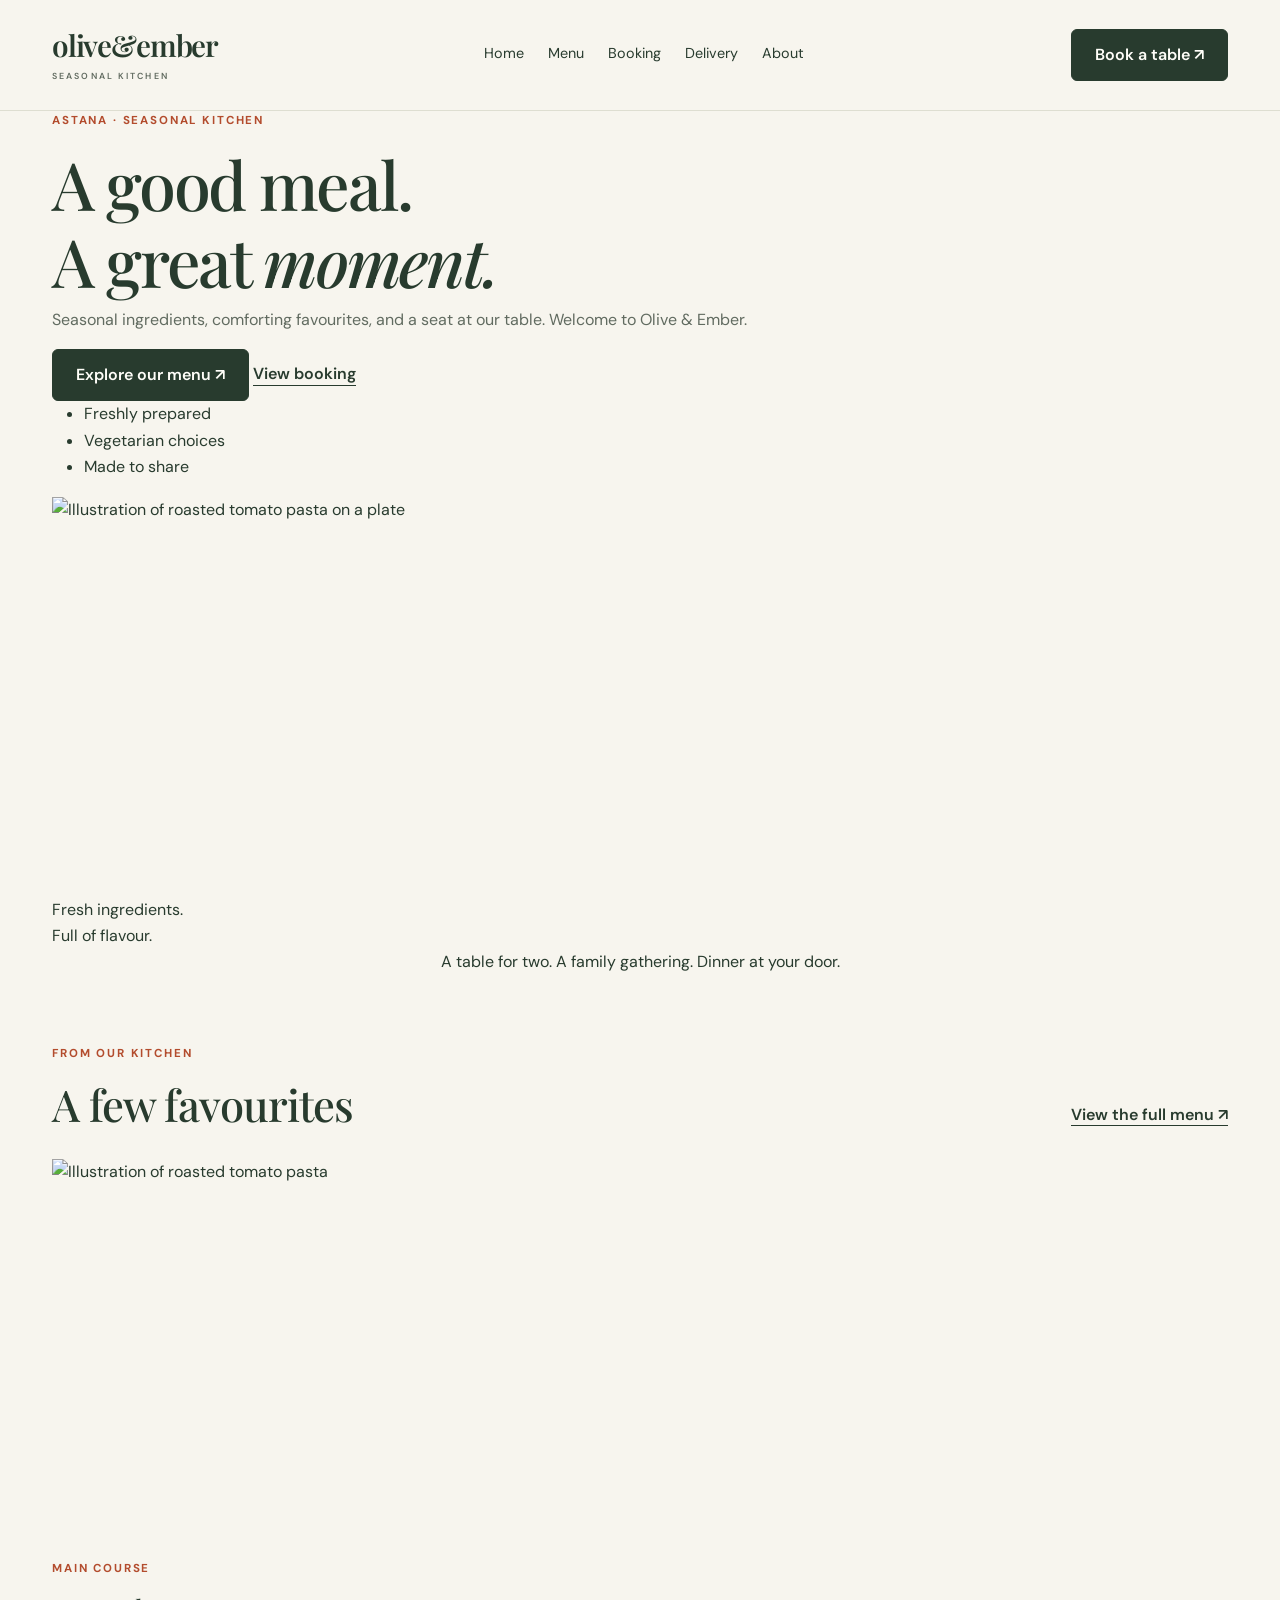
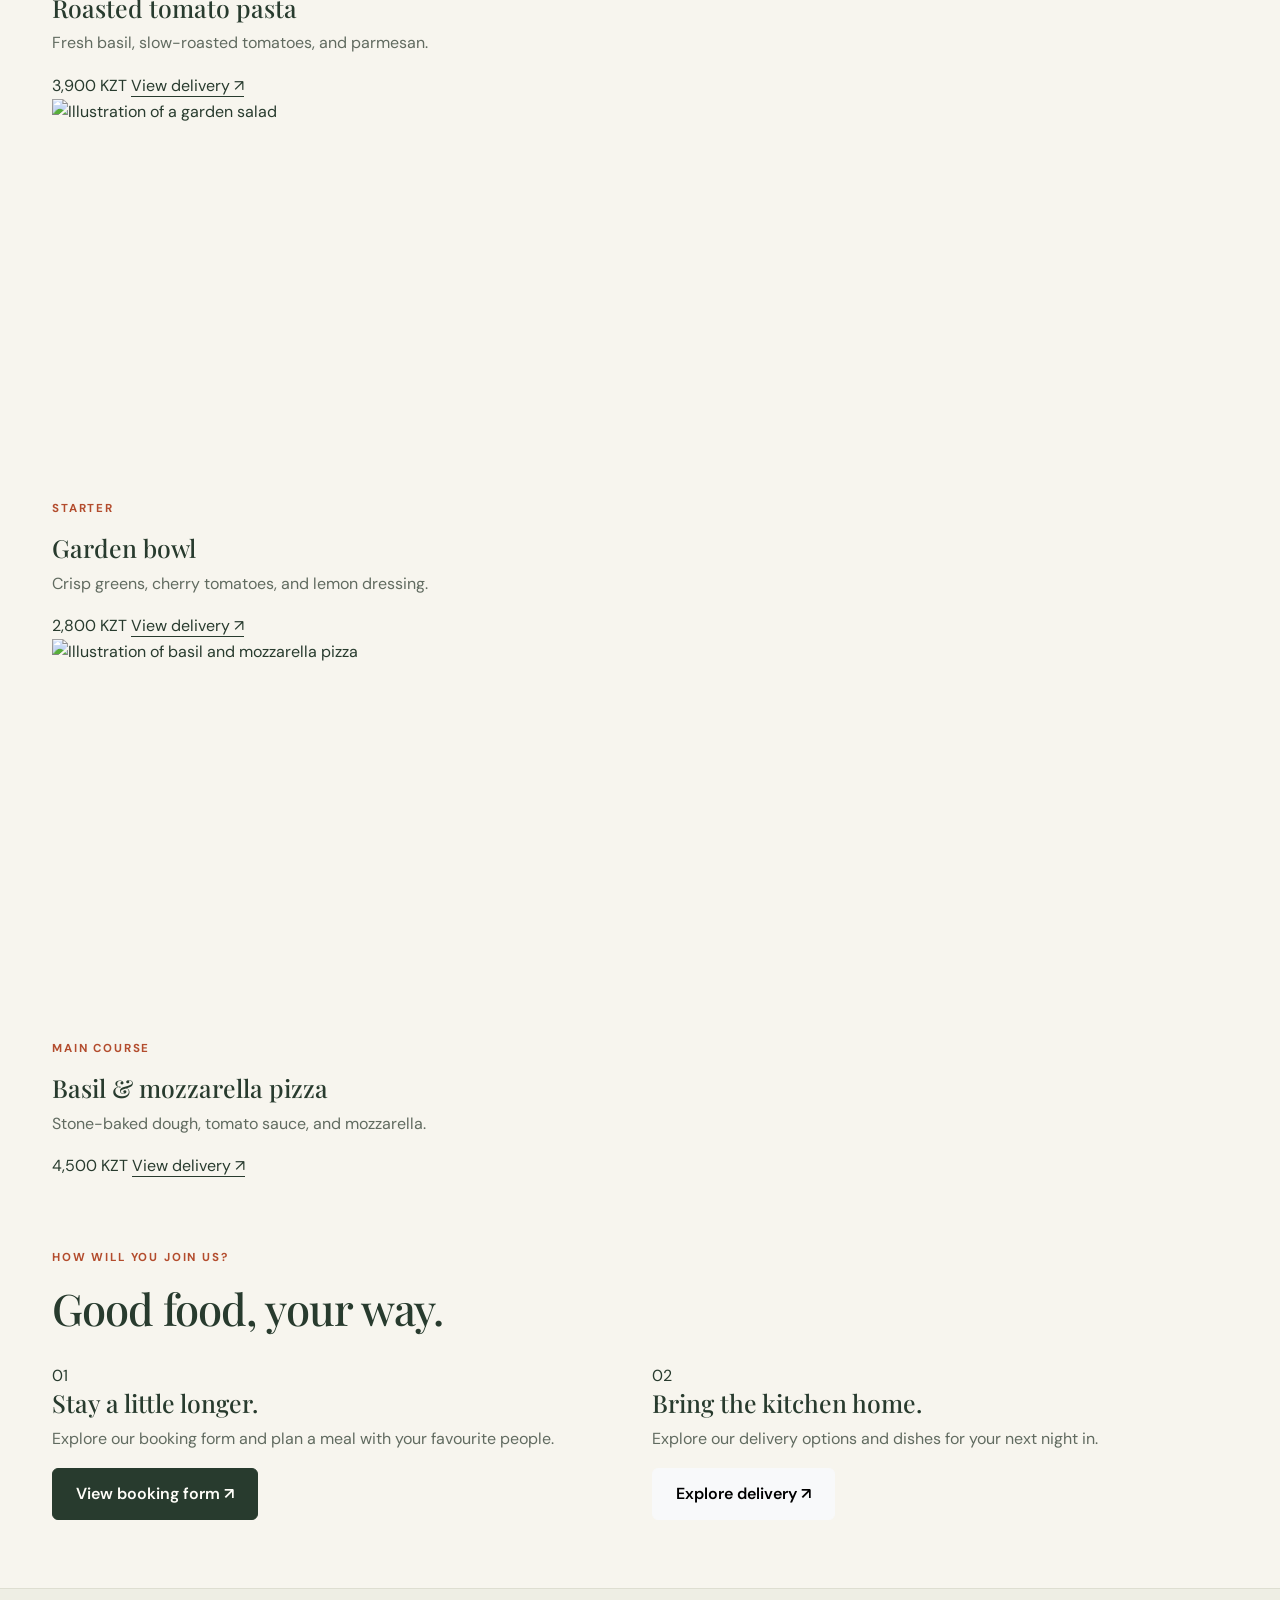
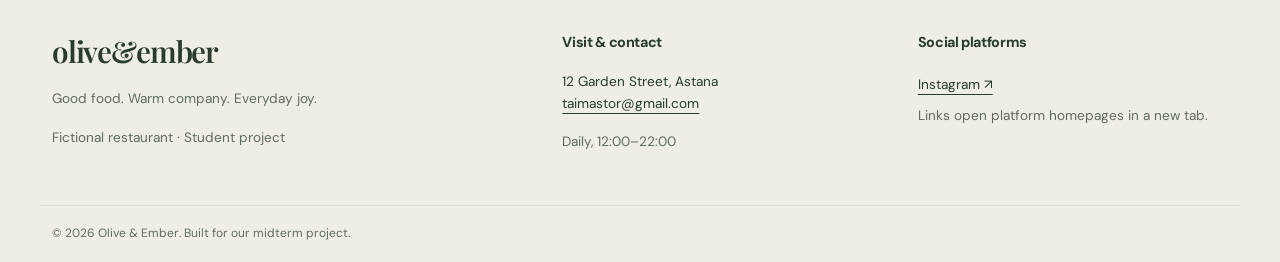
==== index.html @ 3f3ecc5c "Home page created. css: root colors, header fonts, body, footer, buttons and links style rules sette" ====
<!DOCTYPE html>
<html lang="en">
<head>
    <meta charset="UTF-8">
    <meta name="viewport" content="width=device-width, initial-scale=1.0">
    <link href="https://cdn.jsdelivr.net/npm/bootstrap@5.3.3/dist/css/bootstrap.min.css" rel="stylesheet">
    <title>Home | Olive &amp; Ember</title>
    <link rel="preconnect" href="https://fonts.googleapis.com">
    <link rel="preconnect" href="https://fonts.gstatic.com" crossorigin>
    <link href="https://fonts.googleapis.com/css2?family=DM+Sans:wght@400;500;600;700&family=Playfair+Display:wght@500;600;700&display=swap" rel="stylesheet">
    <link rel="stylesheet" href="css/style.css">
</head>

<body>
    <a class="skip-link" href="#main-content">Skip to content</a>

    <header class="site-header">
        <div class="container header-inner">
            <a class="brand" href="index.html">
                olive&amp;ember
                <span class="brand-caption">SEASONAL KITCHEN</span>
            </a>

            <nav class="site-nav">
                <a href="index.html">Home</a>
                <a href="menu.html">Menu</a>
                <a href="booking.html">Booking</a>
                <a href="delivery.html">Delivery</a>
                <a href="about.html">About</a>
            </nav>

            <a class="btn btn-brand header-book" href="booking.html">
                Book a table ↗ </a>
        </div>
    </header>

    <main id="main-content">
        <section class="hero container">
            <div class="hero-copy">
                <p class="eyebrow">ASTANA · SEASONAL KITCHEN</p>

                <h1>
                    A good meal.<br>
                    A great <em>moment.</em>
                </h1>

                <p>
                    Seasonal ingredients, comforting favourites, and a seat
                    at our table. Welcome to Olive &amp; Ember.
                </p>

                <div class="hero-actions">
                    <a class="btn btn-brand" href="menu.html">
                        Explore our menu ↗
                    </a>

                    <a class="text-link" href="booking.html">
                        View booking
                    </a>
                </div>

                <ul class="hero-details">
                    <li>Freshly prepared</li>
                    <li>Vegetarian choices</li>
                    <li>Made to share</li>
                </ul>
            </div>

            <div class="hero-art">
                <img
                    src="images/"
                    alt="Illustration of roasted tomato pasta on a plate"
                    width="480"
                    height="400"
                >

                <span class="hero-note">
                    Fresh ingredients.<br>
                    Full of flavour.
                </span>
            </div>
        </section>

        <div class="occasion-strip text-center">
            <div class="container">
                A table for two. A family gathering. Dinner at your door.
            </div>
        </div>

        <section class="container section-space">
            <div class="section-heading">
                <div>
                    <p class="eyebrow">FROM OUR KITCHEN</p>
                    <h2 id="favourites-title">A few favourites</h2>
                </div>

                <a class="text-link" href="menu.html">
                    View the full menu ↗
                </a>
            </div>

            <div class="dish-grid">
                <article class="dish-card">
                    <img
                        src="images/"
                        alt="Illustration of roasted tomato pasta"
                        width="480"
                        height="400"
                        loading="lazy"
                    >

                    <div class="dish-content">
                        <p class="eyebrow">MAIN COURSE</p>
                        <h3>Roasted tomato pasta</h3>
                        <p>
                            Fresh basil, slow-roasted tomatoes, and parmesan.
                        </p>

                        <div class="dish-bottom">
                            <span class="price">3,900 KZT</span>
                            <a href="delivery.html">View delivery ↗</a>
                        </div>
                    </div>
                </article>

                <article class="dish-card">
                    <img
                        src="images/"
                        alt="Illustration of a garden salad"
                        width="480"
                        height="400"
                        loading="lazy"
                    >

                    <div class="dish-content">
                        <p class="eyebrow">STARTER</p>
                        <h3>Garden bowl</h3>
                        <p>
                            Crisp greens, cherry tomatoes, and lemon dressing.
                        </p>

                        <div class="dish-bottom">
                            <span class="price">2,800 KZT</span>
                            <a href="delivery.html">View delivery ↗</a>
                        </div>
                    </div>
                </article>

                <article class="dish-card">
                    <img
                        src="images/"
                        alt="Illustration of basil and mozzarella pizza"
                        width="480"
                        height="400"
                        loading="lazy"
                    >

                    <div class="dish-content">
                        <p class="eyebrow">MAIN COURSE</p>
                        <h3>Basil &amp; mozzarella pizza</h3>
                        <p>
                            Stone-baked dough, tomato sauce, and mozzarella.
                        </p>

                        <div class="dish-bottom">
                            <span class="price">4,500 KZT</span>
                            <a href="delivery.html">View delivery ↗</a>
                        </div>
                    </div>
                </article>
            </div>
        </section>

        <section
            class="container section-space pt-0">
            <div class="section-heading">
                <div>
                    <p class="eyebrow">HOW WILL YOU JOIN US?</p>
                    <h2 id="services-title">Good food, your way.</h2>
                </div>
            </div>

            <div class="row g-4">
                <div class="col-12 col-md-6">
                    <article class="service-panel">
                        <span class="step-number">01</span>
                        <h3>Stay a little longer.</h3>
                        <p>
                            Explore our booking form and plan a meal
                            with your favourite people.
                        </p>

                        <a class="btn btn-brand" href="booking.html">
                            View booking form ↗
                        </a>
                    </article>
                </div>

                <div class="col-12 col-md-6">
                    <article class="service-panel service-panel-dark">
                        <span class="step-number">02</span>
                        <h3>Bring the kitchen home.</h3>
                        <p>
                            Explore our delivery options and dishes
                            for your next night in.
                        </p>

                        <a class="btn btn-light" href="delivery.html">
                            Explore delivery ↗
                        </a>
                    </article>
                </div>
            </div>
        </section>
    </main>

    <footer class="site-footer">
        <div class="container footer-grid">
            <div>
                <a class="brand footer-brand" href="index.html">
                    olive<span>&amp;</span>ember
                </a>
                <p>Good food. Warm company. Everyday joy.</p>
                <p class="small">Fictional restaurant · Student project</p>
            </div>

            <div>
                <h2 class="footer-heading">Visit &amp; contact</h2>
                <address>
                    12 Garden Street, Astana<br>
                    <a href="mailto:taimastor@gmail.com">taimastor@gmail.com</a>
                </address>
                <p>Daily, 12:00–22:00</p>
            </div>

            <div>
                <h2 class="footer-heading">Social platforms</h2>

                <a
                    href="https://www.instagram.com/"
                    target="_blank">
                    Instagram ↗
                </a>
                <br>
                <p class="small mt-2">
                    Links open platform homepages in a new tab.
                </p>
            </div>
        </div>

        <div class="container footer-bottom">
            © 2026 Olive &amp; Ember. Built for our midterm project.
        </div>
    </footer>
</body>
</html>
---- css/style.css ----
:root {
    --color-cream: #f7f5ee;
    --color-ink: #283b2e;
    --color-muted: #616b60;
    --color-accent: #b34c2d;
    --color-line: #deded1;
    --color-white: #fffef9;

    --font-body: "DM Sans", sans-serif;
    --font-heading: "Playfair Display", Georgia, serif;

    --radius: 16px;
}
* {
    box-sizing: border-box;
}

body {
    margin: 0;
    background: var(--color-cream);
    color: var(--color-ink);
    font-family: var(--font-body);
    font-size: 16px;
    line-height: 1.65;
}

h1, h2, h3 {
    font-family: var(--font-heading); line-height: 1.15;
}

h1 {
    font-size: clamp(2.6rem, 5.2vw, 4.9rem); letter-spacing: -0.035em;
}

h2 {
    font-size: clamp(2rem, 3.4vw, 3rem); letter-spacing: -0.025em;
}

h3 {
    font-size: 1.55rem;
}

p { color: var(--color-muted);}

a {
    color: inherit;
    text-underline-offset: 5px;
}

a:hover {
    color: var(--color-accent);
}

a:focus,
button:focus {
    outline: 3px solid var(--color-accent);
    outline-offset: 5px;
}

img {
    display: block;
    max-width: 100%;
    height: auto;
}

.container {
    max-width: 1200px;
}

.eyebrow {
    color: var(--color-accent);
    font-size: 0.72rem;
    font-weight: 700;
    letter-spacing: 0.16em;
    margin-bottom: 16px;
}

.text-link {
    font-weight: 600;
}

.btn {
    border-radius: 6px;
    font-weight: 600;
    padding: 13px 23px;
}

.btn-brand {
    background: var(--color-ink);
    color: var(--color-white);
    border: 1px solid var(--color-ink);
}

.btn-brand:hover,
.btn-brand:focus {
    background: var(--color-accent);
    border-color: var(--color-accent);
    color: white;
}

.skip-link {
    position: absolute;
    top: -100px;
    left: 20px;
    background: var(--color-white);
    padding: 10px;
    z-index: 100;
}

.skip-link:focus {
    top: 12px;
}

.site-header {
    border-bottom: 1px solid var(--color-line);
}

.header-inner {
    display: flex;
    align-items: center;
    justify-content: space-between;
    gap: 25px;
    min-height: 110px;
}

.brand {
    font-family: var(--font-heading);
    font-size: 1.85rem;
    font-weight: 600;
    text-decoration: none;
    letter-spacing: -0.04em;
    line-height: 1.15;
}

.brand-caption {
    display: block;
    color: var(--color-muted);
    font-family: var(--font-body);
    font-size: 0.55rem;
    letter-spacing: 0.24em;
    margin-top: 9px;
}

.site-nav {
    display: flex;
    align-items: center;
    gap: 24px;
}

.site-nav a {
    font-size: 0.9rem;
    text-decoration: none;
    padding: 8px 0;
    border-bottom: 2px solid transparent;
}

.site-nav a[aria-current="page"] {
    border-bottom-color: var(--color-accent);
    color: var(--color-accent);
}

.section-space {
    padding-top: 68px;
    padding-bottom: 68px;
}

.section-heading {
    display: flex;
    justify-content: space-between;
    align-items: flex-end;
    gap: 20px;
    margin-bottom: 30px;
}

.section-heading h2 {
    margin: 0;
}

.page-intro {
    padding-top: 60px;
    padding-bottom: 45px;
}

.page-intro h1 {
    max-width: 850px;
}

.intro-copy {
    max-width: 620px;
    margin-top: 22px;
}

.site-footer {
    background: #eeeee4;
    border-top: 1px solid var(--color-line);
    padding-top: 45px;
}

.footer-grid {
    display: grid;
    grid-template-columns: 1.5fr 1fr 1fr;
    gap: 45px;
    padding-bottom: 35px;
}

.footer-brand {
    display: inline-block;
    margin-bottom: 20px;
}

.site-footer p, .site-footer address, .site-footer a:not(.brand) {
    font-size: 0.85rem;
}

.footer-heading {
    font-family: var(--font-body);
    font-size: 0.9rem;
    font-weight: 700;
    margin-bottom: 20px;
}

.footer-bottom {
    border-top: 1px solid var(--color-line);
    padding-top: 18px;
    padding-bottom: 18px;
    font-size: 0.75rem;
    color: var(--color-muted);
}
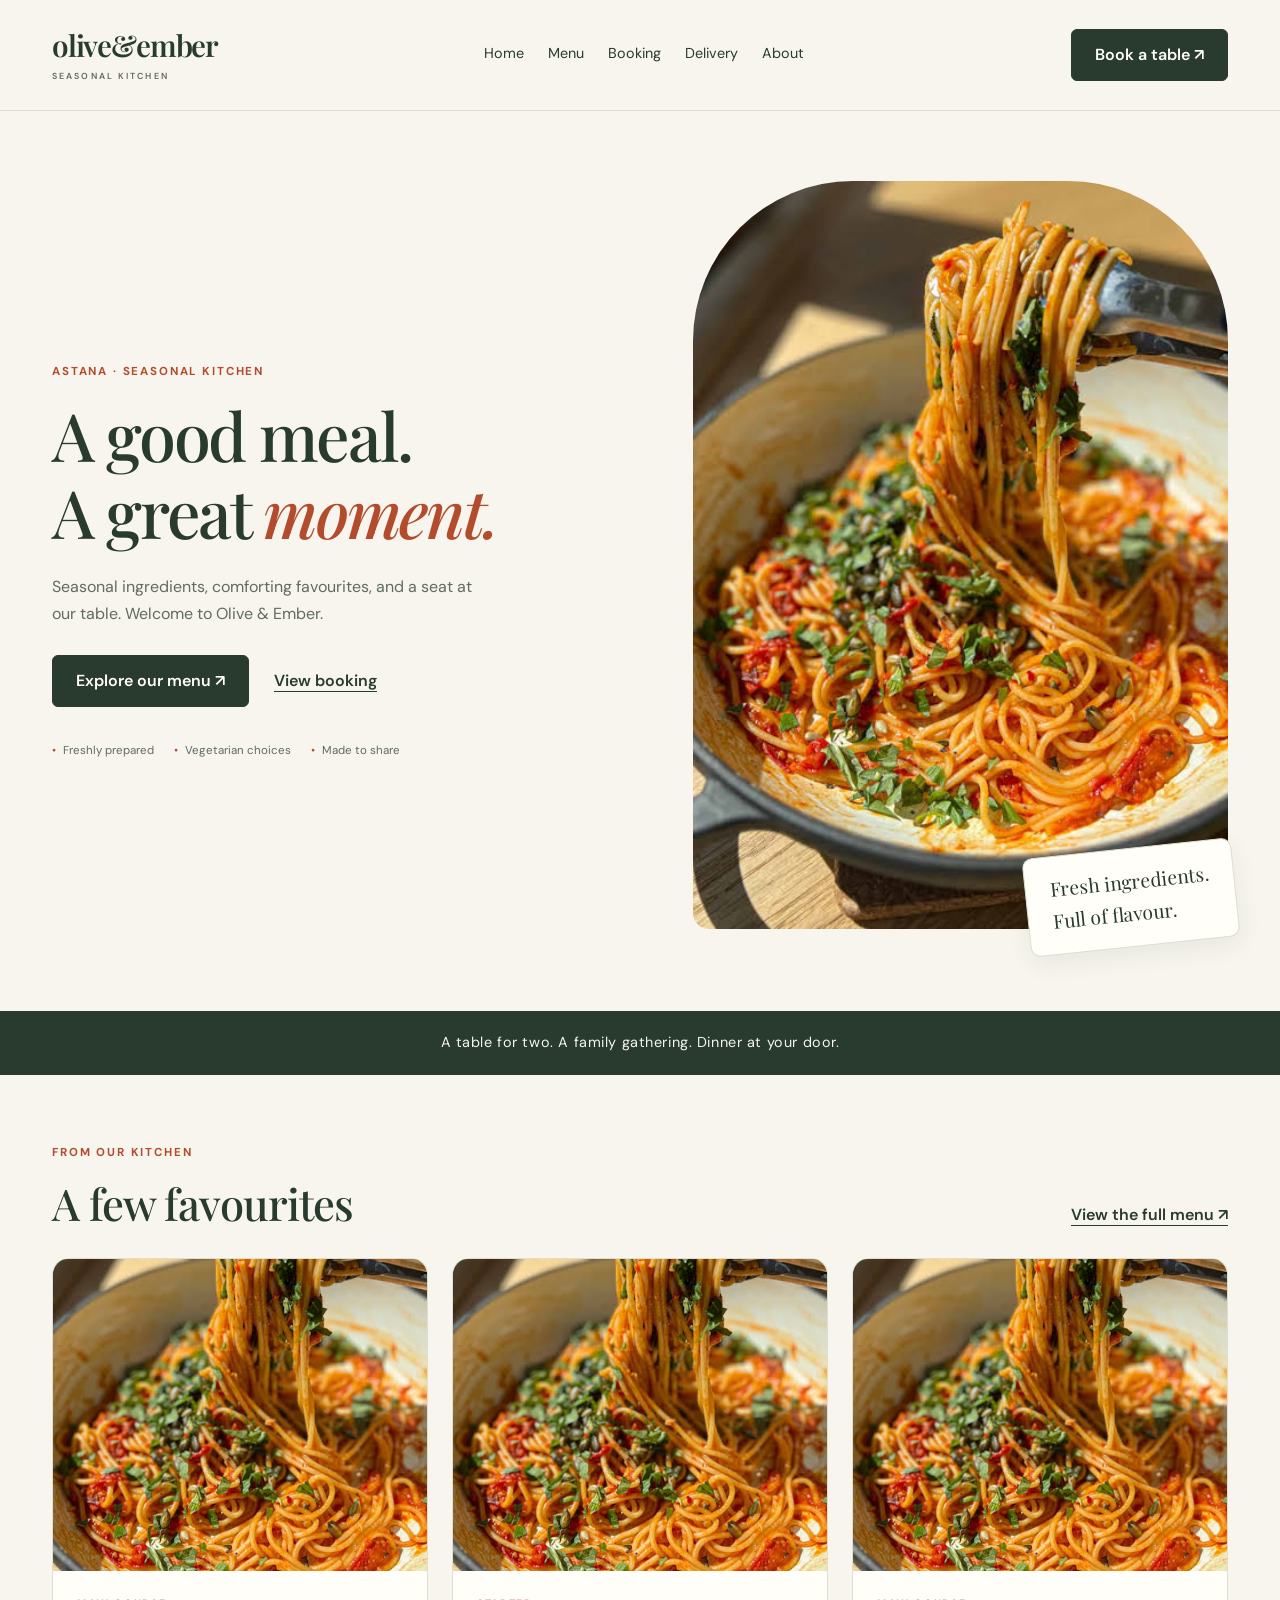
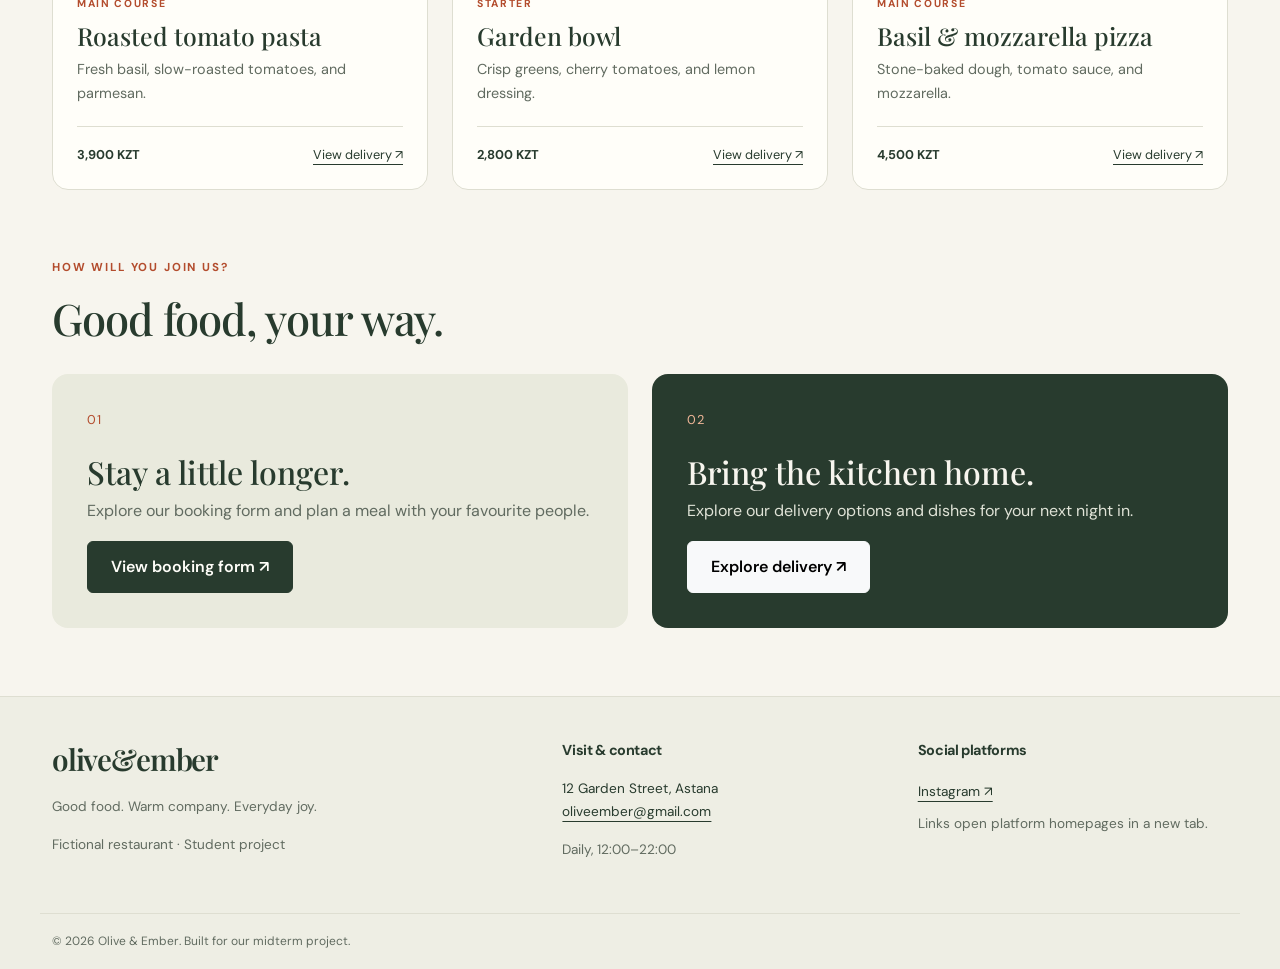
==== commit a2e5c7ab: "CSS for home + dish cards created disign created, test image added" ====
--- a/index.html
+++ b/index.html
@@ -68,7 +68,7 @@
 
             <div class="hero-art">
                 <img
-                    src="images/"
+                    src="images\pasta.jpg"
                     alt="Illustration of roasted tomato pasta on a plate"
                     width="480"
                     height="400"
@@ -102,7 +102,7 @@
             <div class="dish-grid">
                 <article class="dish-card">
                     <img
-                        src="images/"
+                        src="images\pasta.jpg"
                         alt="Illustration of roasted tomato pasta"
                         width="480"
                         height="400"
@@ -125,7 +125,7 @@
 
                 <article class="dish-card">
                     <img
-                        src="images/"
+                        src="images\pasta.jpg"
                         alt="Illustration of a garden salad"
                         width="480"
                         height="400"
@@ -148,7 +148,7 @@
 
                 <article class="dish-card">
                     <img
-                        src="images/"
+                        src="images\pasta.jpg"
                         alt="Illustration of basil and mozzarella pizza"
                         width="480"
                         height="400"
@@ -228,7 +228,7 @@
                 <h2 class="footer-heading">Visit &amp; contact</h2>
                 <address>
                     12 Garden Street, Astana<br>
-                    <a href="mailto:taimastor@gmail.com">taimastor@gmail.com</a>
+                    <a href="mailto:oliveember@gmail.com">oliveember@gmail.com</a>
                 </address>
                 <p>Daily, 12:00–22:00</p>
             </div>
--- a/css/style.css
+++ b/css/style.css
@@ -225,4 +225,221 @@
     padding-bottom: 18px;
     font-size: 0.75rem;
     color: var(--color-muted);
-}+}
+/* common part for all pages */
+
+/* Home page styling */
+.hero {
+    display: grid;
+    grid-template-columns: 1.08fr 1fr;
+    align-items: center;
+    gap: 64px;
+    padding-top: 70px;
+    padding-bottom: 70px;
+}
+
+.hero-copy > p:not(.eyebrow) {
+    max-width: 430px;
+    margin-top: 24px;
+}
+
+.hero h1 em {
+    color: var(--color-accent);
+    font-weight: 500;
+}
+
+.hero-actions {
+    display: flex;
+    align-items: center;
+    flex-wrap: wrap;
+    gap: 25px;
+    margin: 28px 0;
+}
+
+.hero-details {
+    display: flex;
+    flex-wrap: wrap;
+    gap: 20px;
+    list-style: none;
+    padding: 0;
+    margin: 34px 0 0;
+    font-size: 0.72rem;
+    color: var(--color-muted);
+}
+
+.hero-details li::before {
+    content: "•";
+    color: var(--color-accent);
+    margin-right: 7px;
+}
+
+.hero-art {
+    position: relative;
+    padding-bottom: 12px;
+}
+
+.hero-art img {
+    border-radius: 160px 160px 16px 16px;
+    width: 100%;
+}
+
+.hero-note {
+    position: absolute;
+    right: -8px;
+    bottom: -6px;
+    background: var(--color-white);
+    border: 1px solid var(--color-line);
+    border-radius: 10px;
+    padding: 17px 24px;
+    transform: rotate(-6deg);
+    font-family: var(--font-heading);
+    font-size: 1.2rem;
+    box-shadow: 0 8px 24px #283b2e12;
+}
+
+.occasion-strip {
+    background: var(--color-ink);
+    color: var(--color-cream);
+    padding: 20px 0;
+    font-size: 0.9rem;
+    letter-spacing: 0.04em;
+}
+
+.service-panel {
+    background: #e9eadd;
+    border-radius: var(--radius);
+    padding: 35px;
+    height: 100%;
+}
+
+.service-panel h3 {
+    font-size: 2rem;
+}
+
+.service-panel-dark {
+    background: var(--color-ink);
+    color: var(--color-cream);
+}
+
+.service-panel-dark p {
+    color: #e0e3d7;
+}
+
+.step-number {
+    display: block;
+    font-size: 0.8rem;
+    letter-spacing: 0.1em;
+    margin-bottom: 24px;
+    color: var(--color-accent);
+}
+
+.service-panel-dark .step-number {
+    color: #f0b698;
+}
+
+/* dish cards */
+.dish-grid {
+    display: grid;
+    grid-template-columns: repeat(3, minmax(0, 1fr));
+    gap: 24px;
+}
+
+.dish-card {
+    background: var(--color-white);
+    border: 1px solid var(--color-line);
+    border-radius: var(--radius);
+    overflow: hidden;
+}
+
+.dish-card img {
+    width: 100%;
+    aspect-ratio: 6 / 5;
+    object-fit: cover;
+}
+
+.dish-content {
+    padding: 24px;
+}
+
+.dish-content .eyebrow {
+    margin-bottom: 10px;
+    font-size: 0.65rem;
+}
+
+.dish-content p:not(.eyebrow) {
+    font-size: 0.9rem;
+    min-height: 48px;
+}
+
+.dish-bottom {
+    display: flex;
+    flex-wrap: wrap;
+    justify-content: space-between;
+    align-items: center;
+    gap: 10px;
+    font-size: 0.8rem;
+    border-top: 1px solid var(--color-line);
+    padding-top: 17px;
+    margin-top: 20px;
+}
+
+.price {
+    font-weight: 700;
+}
+
+
+
+/* delivery */
+.page-intro { padding-top: 60px; padding-bottom: 30px; }
+.page-intro h1 { max-width: 850px; }
+.intro-copy { max-width: 620px; margin-top: 22px; }
+
+.form-panel { background: var(--color-white); border: 1px solid var(--color-line); border-radius: var(--radius); padding: 32px; }
+.form-panel h2 { font-size: 2rem; }
+.demo-notice { font-size: .85rem; background: #efeee3; padding: 14px; border-radius: 6px; }
+.form-label { font-size: .85rem; font-weight: 600; }
+.form-control, .form-select { background-color: #fdfcf7; border-color: #c6cbbb; padding: 12px; color: var(--color-ink); }
+.form-control:focus, .form-select:focus { border-color: var(--color-accent); box-shadow: 0 0 0 3px #b34c2d25; }
+
+.info-panel { background: #e9eadd; padding: 35px; border-radius: var(--radius); }
+.info-panel h2 { font-size: 2.4rem; }
+.detail-list { padding: 0; list-style: none; margin: 25px 0; }
+.detail-list li { padding: 12px 0; border-bottom: 1px solid #cdd2bd; font-size: .9rem; }
+
+@media (max-width: 575px) {
+    .page-intro { padding-top: 40px; padding-bottom: 30px; }
+    .page-intro h1 { font-size: 2.6rem; }
+    .form-panel, .info-panel { padding: 22px; }
+    .info-panel h2 { font-size: 2rem; }
+}
+.page-intro { padding-top: 60px; padding-bottom: 45px; }
+.page-intro h1 { max-width: 850px; }
+.intro-copy { max-width: 620px; margin-top: 22px; }
+
+.form-panel { background: var(--color-white); border: 1px solid var(--color-line); border-radius: var(--radius); padding: 32px; }
+.form-panel h2 { font-size: 2rem; }
+.demo-notice { font-size: .85rem; background: #efeee3; padding: 14px; border-radius: 6px; }
+.form-label { font-size: .85rem; font-weight: 600; }
+.form-control, .form-select { background-color: #fdfcf7; border-color: #c6cbbb; padding: 12px; color: var(--color-ink); }
+.form-control:focus, .form-select:focus { border-color: var(--color-accent); box-shadow: 0 0 0 3px #b34c2d25; }
+
+.delivery-steps { padding-left: 22px; }
+.delivery-steps li { padding: 8px 0 8px 6px; }
+.order-line { display: flex; align-items: center; justify-content: space-between; gap: 20px; padding: 16px 0; border-bottom: 1px solid var(--color-line); }
+.order-line label { font-weight: 600; font-size: .9rem; }
+.order-line label span { display: block; font-size: .8rem; font-weight: 400; }
+.quantity-input { width: 85px; flex-shrink: 0; }
+.order-summary { display: flex; justify-content: space-between; gap: 20px; padding-top: 20px; font-size: .9rem; }
+
+.info-panel { background: #e9eadd; padding: 35px; border-radius: var(--radius); }
+.info-panel h2 { font-size: 2.4rem; }
+.detail-list { padding: 0; list-style: none; margin: 25px 0; }
+.detail-list li { padding: 12px 0; border-bottom: 1px solid #cdd2bd; font-size: .9rem; }
+
+@media (max-width: 575px) {
+    .page-intro { padding-top: 40px; padding-bottom: 30px; }
+    .page-intro h1 { font-size: 2.6rem; }
+    .form-panel, .info-panel { padding: 22px; }
+    .info-panel h2 { font-size: 2rem; }
+    .order-summary { gap: 10px; }
+}
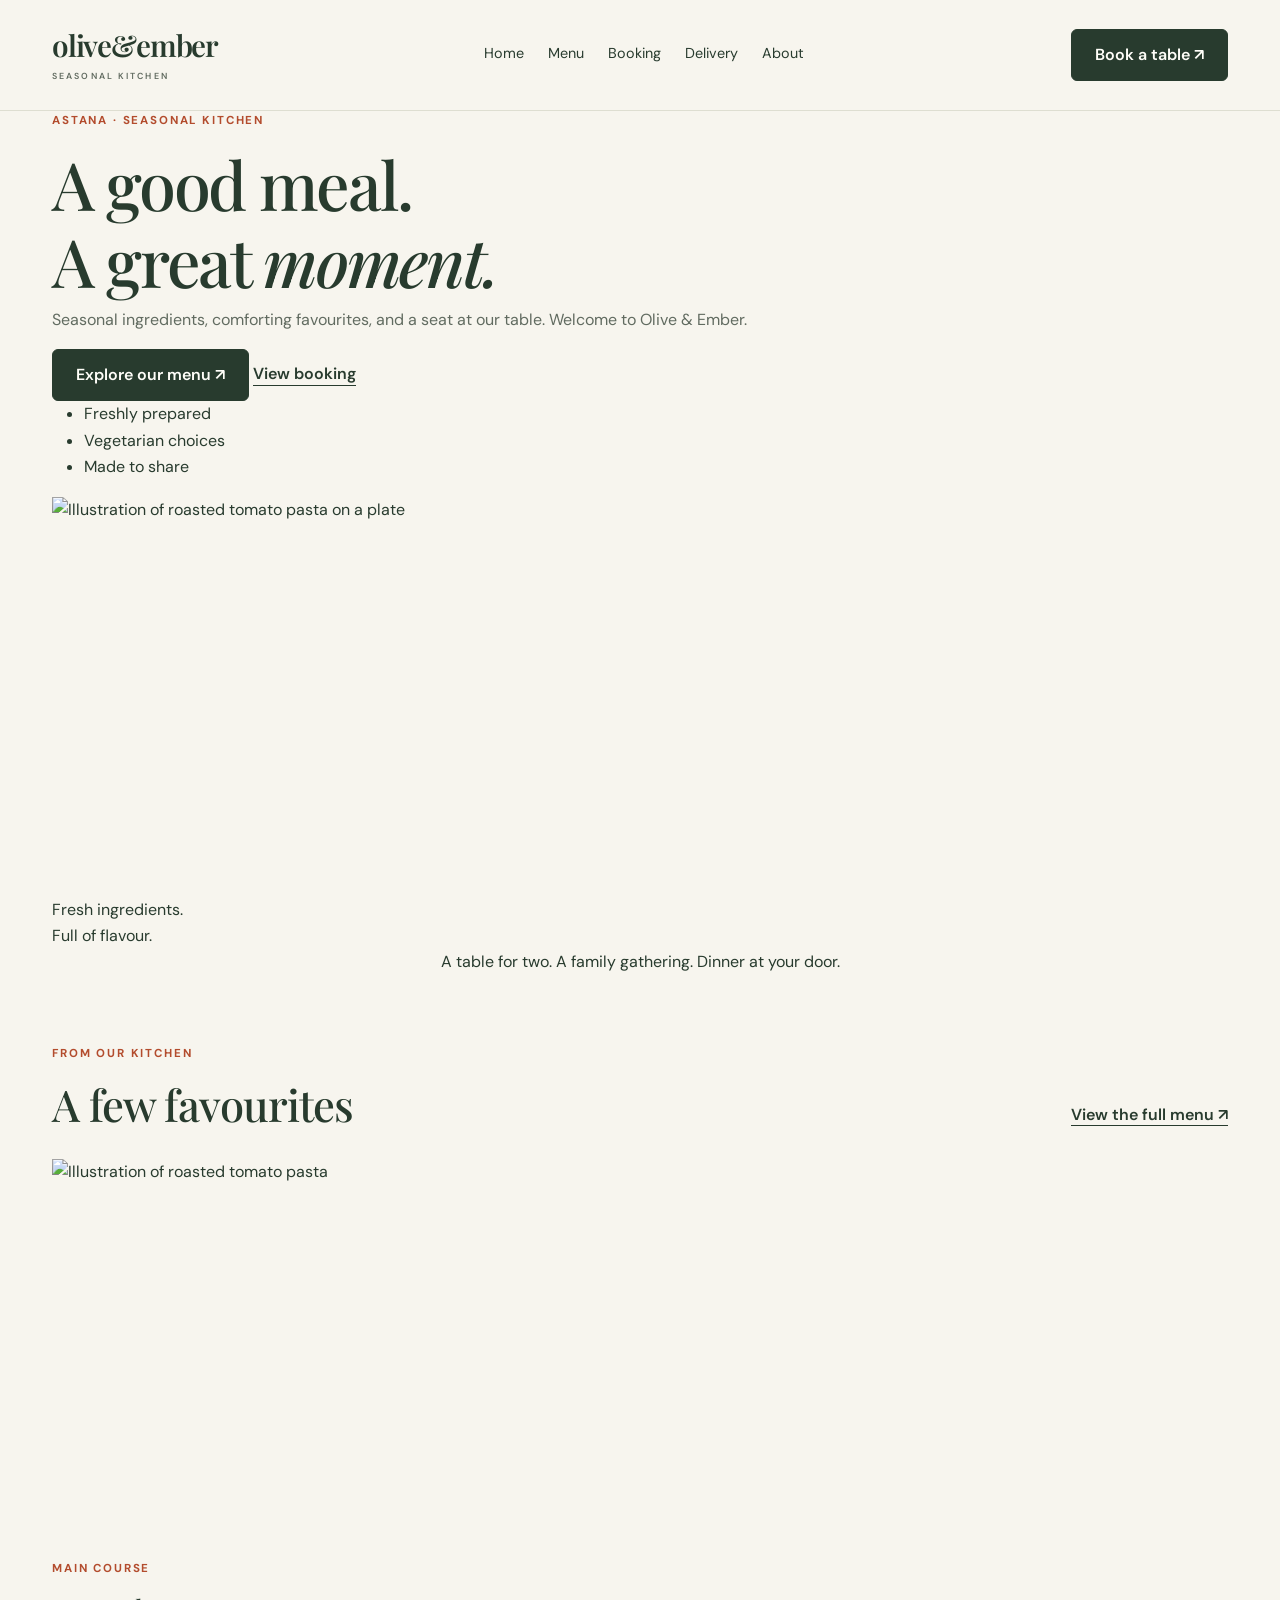
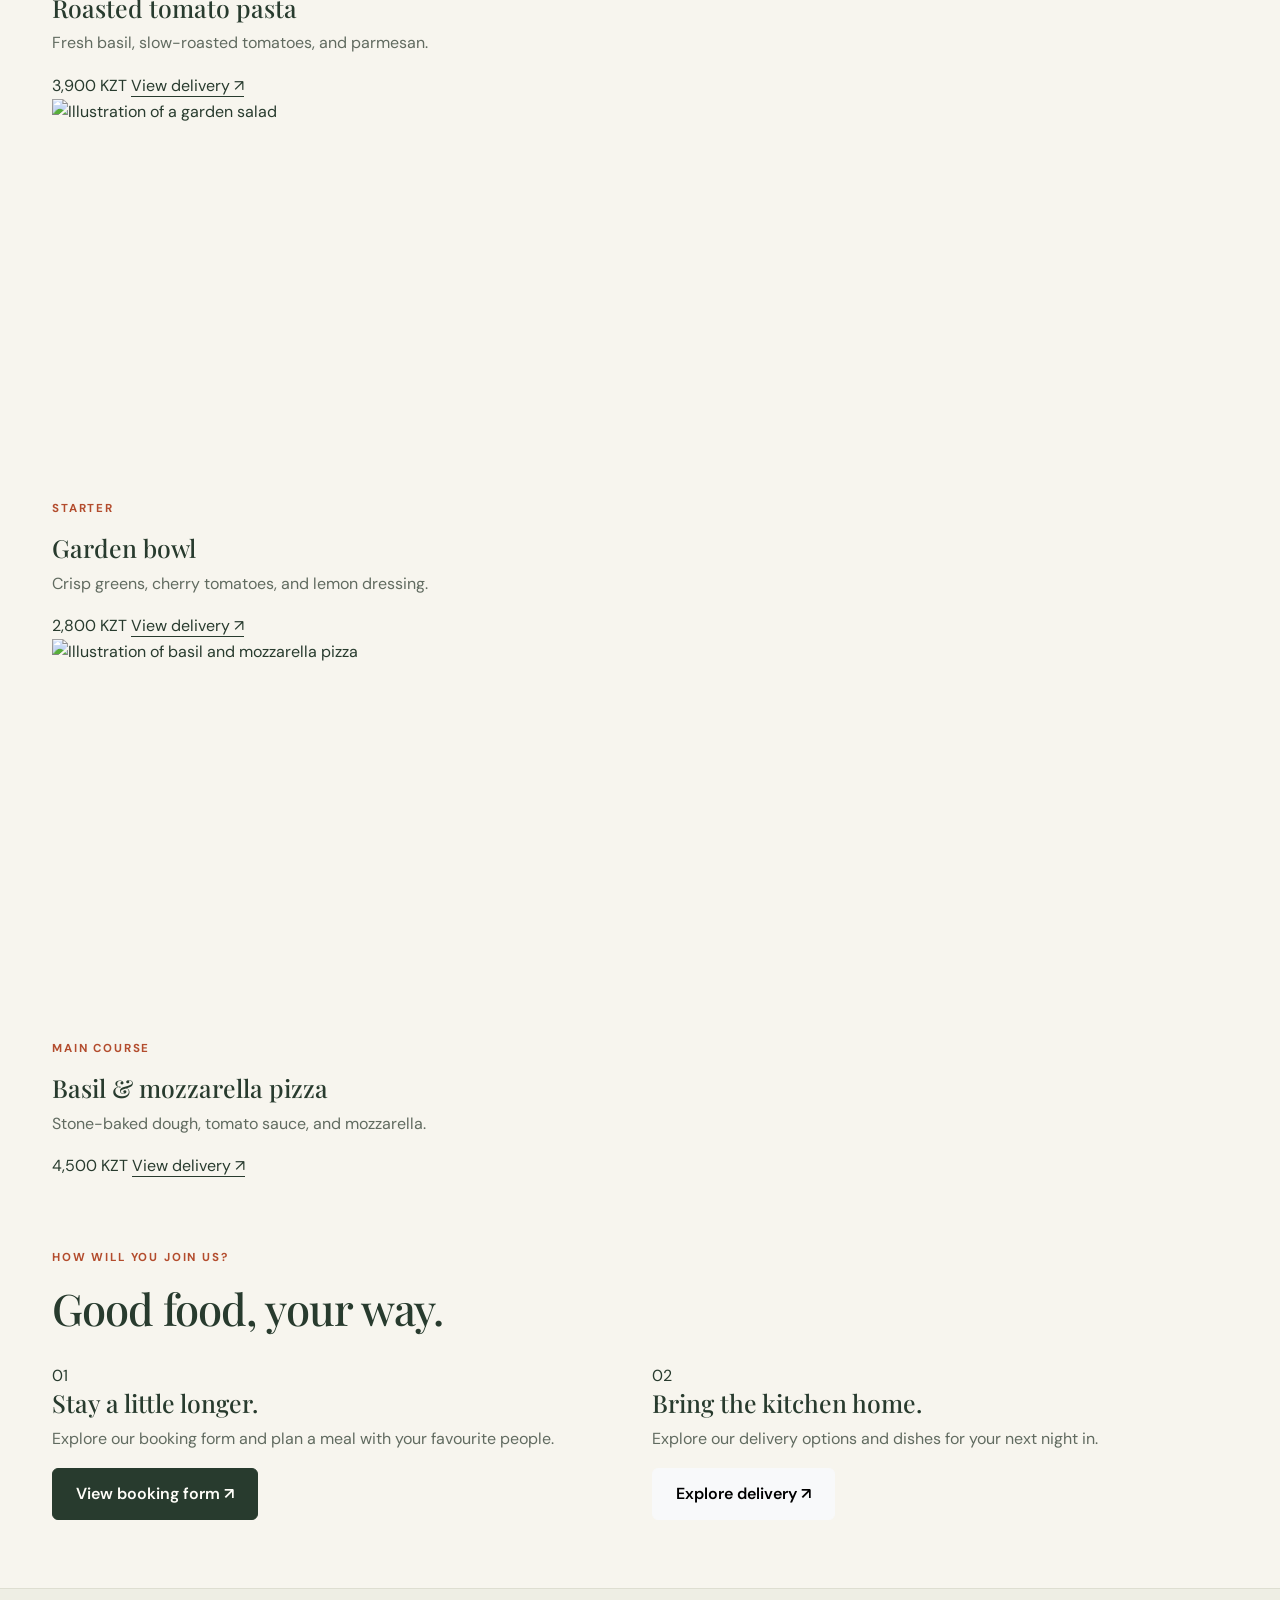
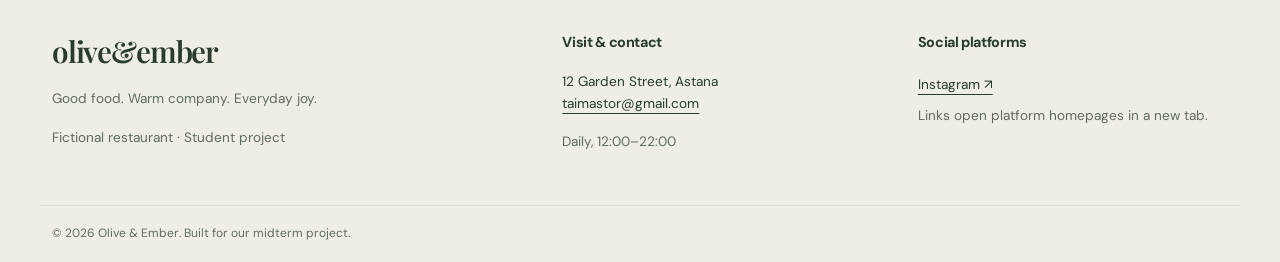
==== commit 907d3111: "Merge branch 'main' of https://github.com/lNeonFOX/WEB-midterm-restaurant" ====
--- a/index.html
+++ b/index.html
@@ -68,7 +68,7 @@
 
             <div class="hero-art">
                 <img
-                    src="images\pasta.jpg"
+                    src="images/"
                     alt="Illustration of roasted tomato pasta on a plate"
                     width="480"
                     height="400"
@@ -102,7 +102,7 @@
             <div class="dish-grid">
                 <article class="dish-card">
                     <img
-                        src="images\pasta.jpg"
+                        src="images/"
                         alt="Illustration of roasted tomato pasta"
                         width="480"
                         height="400"
@@ -125,7 +125,7 @@
 
                 <article class="dish-card">
                     <img
-                        src="images\pasta.jpg"
+                        src="images/"
                         alt="Illustration of a garden salad"
                         width="480"
                         height="400"
@@ -148,7 +148,7 @@
 
                 <article class="dish-card">
                     <img
-                        src="images\pasta.jpg"
+                        src="images/"
                         alt="Illustration of basil and mozzarella pizza"
                         width="480"
                         height="400"
@@ -228,7 +228,7 @@
                 <h2 class="footer-heading">Visit &amp; contact</h2>
                 <address>
                     12 Garden Street, Astana<br>
-                    <a href="mailto:oliveember@gmail.com">oliveember@gmail.com</a>
+                    <a href="mailto:taimastor@gmail.com">taimastor@gmail.com</a>
                 </address>
                 <p>Daily, 12:00–22:00</p>
             </div>
--- a/css/style.css
+++ b/css/style.css
@@ -226,220 +226,185 @@
     font-size: 0.75rem;
     color: var(--color-muted);
 }
-/* common part for all pages */
-
-/* Home page styling */
-.hero {
-    display: grid;
-    grid-template-columns: 1.08fr 1fr;
-    align-items: center;
-    gap: 64px;
-    padding-top: 70px;
-    padding-bottom: 70px;
-}
-
-.hero-copy > p:not(.eyebrow) {
-    max-width: 430px;
-    margin-top: 24px;
-}
-
-.hero h1 em {
-    color: var(--color-accent);
-    font-weight: 500;
-}
-
-.hero-actions {
-    display: flex;
-    align-items: center;
-    flex-wrap: wrap;
-    gap: 25px;
-    margin: 28px 0;
-}
-
-.hero-details {
-    display: flex;
-    flex-wrap: wrap;
-    gap: 20px;
-    list-style: none;
-    padding: 0;
-    margin: 34px 0 0;
-    font-size: 0.72rem;
-    color: var(--color-muted);
-}
-
-.hero-details li::before {
-    content: "•";
-    color: var(--color-accent);
-    margin-right: 7px;
-}
-
-.hero-art {
-    position: relative;
-    padding-bottom: 12px;
-}
-
-.hero-art img {
-    border-radius: 160px 160px 16px 16px;
-    width: 100%;
-}
-
-.hero-note {
-    position: absolute;
-    right: -8px;
-    bottom: -6px;
+.page-intro {
+    padding-top: 60px;
+    padding-bottom: 30px; 
+}
+.page-intro h1 { 
+    max-width: 850px; 
+}
+.intro-copy { 
+    max-width: 620px;
+    margin-top: 22px;
+}
+
+.form-panel { 
     background: var(--color-white);
     border: 1px solid var(--color-line);
-    border-radius: 10px;
-    padding: 17px 24px;
-    transform: rotate(-6deg);
-    font-family: var(--font-heading);
-    font-size: 1.2rem;
-    box-shadow: 0 8px 24px #283b2e12;
-}
-
-.occasion-strip {
-    background: var(--color-ink);
-    color: var(--color-cream);
-    padding: 20px 0;
-    font-size: 0.9rem;
-    letter-spacing: 0.04em;
-}
-
-.service-panel {
-    background: #e9eadd;
-    border-radius: var(--radius);
-    padding: 35px;
-    height: 100%;
-}
-
-.service-panel h3 {
-    font-size: 2rem;
-}
-
-.service-panel-dark {
-    background: var(--color-ink);
-    color: var(--color-cream);
-}
-
-.service-panel-dark p {
-    color: #e0e3d7;
-}
-
-.step-number {
-    display: block;
-    font-size: 0.8rem;
-    letter-spacing: 0.1em;
-    margin-bottom: 24px;
-    color: var(--color-accent);
-}
-
-.service-panel-dark .step-number {
-    color: #f0b698;
-}
-
-/* dish cards */
-.dish-grid {
-    display: grid;
-    grid-template-columns: repeat(3, minmax(0, 1fr));
-    gap: 24px;
-}
-
-.dish-card {
+    border-radius: var(--radius); 
+    padding: 32px; 
+}
+.form-panel h2 { 
+    font-size: 2rem; 
+}
+.demo-notice { 
+    font-size: .85rem;
+    background: #efeee3; 
+    padding: 14px; border-radius: 6px;
+}
+.form-label {
+    font-size: .85rem;
+    font-weight: 600;
+}
+.form-control, .form-select { 
+    background-color: #fdfcf7;
+    border-color: #c6cbbb; 
+    padding: 12px; color: var(--color-ink); 
+}
+.form-control:focus, .form-select:focus {
+    border-color: var(--color-accent);
+    box-shadow: 0 0 0 3px #b34c2d25;
+}
+
+.info-panel { 
+    background: #e9eadd; 
+    padding: 35px; border-radius: var(--radius);
+}
+.info-panel h2 { 
+    font-size: 2.4rem; 
+}
+.detail-list { 
+    padding: 0; 
+    list-style: none;
+    margin: 25px 0;
+}
+.detail-list li {
+    padding: 12px 0;
+    border-bottom: 1px solid #cdd2bd;
+    font-size: .9rem; 
+}
+
+@media (max-width: 575px) {
+    .page-intro { 
+        padding-top: 40px;
+        padding-bottom: 30px;
+    }
+    .page-intro h1 { 
+        font-size: 2.6rem;
+    }
+    .form-panel, .info-panel { 
+        padding: 22px;
+    }
+    .info-panel h2 {
+        font-size: 2rem;
+    }
+}
+.page-intro {
+    padding-top: 60px;
+    padding-bottom: 45px;
+}
+.page-intro h1 { 
+    max-width: 850px;
+}
+.intro-copy {
+    max-width: 620px;
+    margin-top: 22px; 
+}
+
+.form-panel { 
     background: var(--color-white);
     border: 1px solid var(--color-line);
+    border-radius: var(--radius); padding: 32px; 
+}
+.form-panel h2 { 
+    font-size: 2rem;
+}
+.demo-notice { 
+    font-size: .85rem; 
+    background: #efeee3;
+    padding: 14px; border-radius: 6px;
+}
+.form-label { 
+    font-size: .85rem;
+    font-weight: 600; 
+}
+.form-control, .form-select {
+    background-color: #fdfcf7; 
+    border-color: #c6cbbb; padding: 12px;
+    color: var(--color-ink); 
+}
+.form-control:focus, .form-select:focus {
+    border-color: var(--color-accent); 
+    box-shadow: 0 0 0 3px #b34c2d25; 
+}
+
+.delivery-steps { 
+    padding-left: 22px;
+}
+.delivery-steps li {
+    padding: 8px 0 8px 6px; 
+}
+.order-line { 
+    display: flex; 
+    align-items: center; 
+    justify-content: space-between;
+    gap: 20px; 
+    padding: 16px 0;
+    border-bottom: 1px solid var(--color-line);
+}
+.order-line label {
+    font-weight: 600; 
+    font-size: .9rem;
+}
+.order-line label span { 
+    display: block; font-size: .8rem;
+    font-weight: 400; 
+}
+.quantity-input { 
+    width: 85px;
+    flex-shrink: 0; 
+}
+.order-summary {
+    display: flex; 
+    justify-content: space-between;
+    gap: 20px; padding-top: 20px;
+    font-size: .9rem;
+}
+
+.info-panel { 
+    background: #e9eadd; 
+    padding: 35px; 
     border-radius: var(--radius);
-    overflow: hidden;
-}
-
-.dish-card img {
-    width: 100%;
-    aspect-ratio: 6 / 5;
-    object-fit: cover;
-}
-
-.dish-content {
-    padding: 24px;
-}
-
-.dish-content .eyebrow {
-    margin-bottom: 10px;
-    font-size: 0.65rem;
-}
-
-.dish-content p:not(.eyebrow) {
-    font-size: 0.9rem;
-    min-height: 48px;
-}
-
-.dish-bottom {
-    display: flex;
-    flex-wrap: wrap;
-    justify-content: space-between;
-    align-items: center;
-    gap: 10px;
-    font-size: 0.8rem;
-    border-top: 1px solid var(--color-line);
-    padding-top: 17px;
-    margin-top: 20px;
-}
-
-.price {
-    font-weight: 700;
-}
-
-
-
-/* delivery */
-.page-intro { padding-top: 60px; padding-bottom: 30px; }
-.page-intro h1 { max-width: 850px; }
-.intro-copy { max-width: 620px; margin-top: 22px; }
-
-.form-panel { background: var(--color-white); border: 1px solid var(--color-line); border-radius: var(--radius); padding: 32px; }
-.form-panel h2 { font-size: 2rem; }
-.demo-notice { font-size: .85rem; background: #efeee3; padding: 14px; border-radius: 6px; }
-.form-label { font-size: .85rem; font-weight: 600; }
-.form-control, .form-select { background-color: #fdfcf7; border-color: #c6cbbb; padding: 12px; color: var(--color-ink); }
-.form-control:focus, .form-select:focus { border-color: var(--color-accent); box-shadow: 0 0 0 3px #b34c2d25; }
-
-.info-panel { background: #e9eadd; padding: 35px; border-radius: var(--radius); }
-.info-panel h2 { font-size: 2.4rem; }
-.detail-list { padding: 0; list-style: none; margin: 25px 0; }
-.detail-list li { padding: 12px 0; border-bottom: 1px solid #cdd2bd; font-size: .9rem; }
+}
+.info-panel h2 { 
+    font-size: 2.4rem;
+}
+.detail-list {
+    padding: 0; 
+    list-style: none;
+    margin: 25px 0;
+}
+.detail-list li { 
+    padding: 12px 0; 
+    border-bottom: 1px solid #cdd2bd;
+    font-size: .9rem; 
+}
 
 @media (max-width: 575px) {
-    .page-intro { padding-top: 40px; padding-bottom: 30px; }
-    .page-intro h1 { font-size: 2.6rem; }
-    .form-panel, .info-panel { padding: 22px; }
-    .info-panel h2 { font-size: 2rem; }
-}
-.page-intro { padding-top: 60px; padding-bottom: 45px; }
-.page-intro h1 { max-width: 850px; }
-.intro-copy { max-width: 620px; margin-top: 22px; }
-
-.form-panel { background: var(--color-white); border: 1px solid var(--color-line); border-radius: var(--radius); padding: 32px; }
-.form-panel h2 { font-size: 2rem; }
-.demo-notice { font-size: .85rem; background: #efeee3; padding: 14px; border-radius: 6px; }
-.form-label { font-size: .85rem; font-weight: 600; }
-.form-control, .form-select { background-color: #fdfcf7; border-color: #c6cbbb; padding: 12px; color: var(--color-ink); }
-.form-control:focus, .form-select:focus { border-color: var(--color-accent); box-shadow: 0 0 0 3px #b34c2d25; }
-
-.delivery-steps { padding-left: 22px; }
-.delivery-steps li { padding: 8px 0 8px 6px; }
-.order-line { display: flex; align-items: center; justify-content: space-between; gap: 20px; padding: 16px 0; border-bottom: 1px solid var(--color-line); }
-.order-line label { font-weight: 600; font-size: .9rem; }
-.order-line label span { display: block; font-size: .8rem; font-weight: 400; }
-.quantity-input { width: 85px; flex-shrink: 0; }
-.order-summary { display: flex; justify-content: space-between; gap: 20px; padding-top: 20px; font-size: .9rem; }
-
-.info-panel { background: #e9eadd; padding: 35px; border-radius: var(--radius); }
-.info-panel h2 { font-size: 2.4rem; }
-.detail-list { padding: 0; list-style: none; margin: 25px 0; }
-.detail-list li { padding: 12px 0; border-bottom: 1px solid #cdd2bd; font-size: .9rem; }
-
-@media (max-width: 575px) {
-    .page-intro { padding-top: 40px; padding-bottom: 30px; }
-    .page-intro h1 { font-size: 2.6rem; }
-    .form-panel, .info-panel { padding: 22px; }
-    .info-panel h2 { font-size: 2rem; }
-    .order-summary { gap: 10px; }
-}
+    .page-intro {
+        padding-top: 40px;
+        padding-bottom: 30px;
+    }
+    .page-intro h1 { 
+        font-size: 2.6rem; 
+    }
+    .form-panel, .info-panel { 
+        padding: 22px; 
+    }
+    .info-panel h2 { 
+        font-size: 2rem;
+    }
+    .order-summary {
+        gap: 10px;
+    }
+}
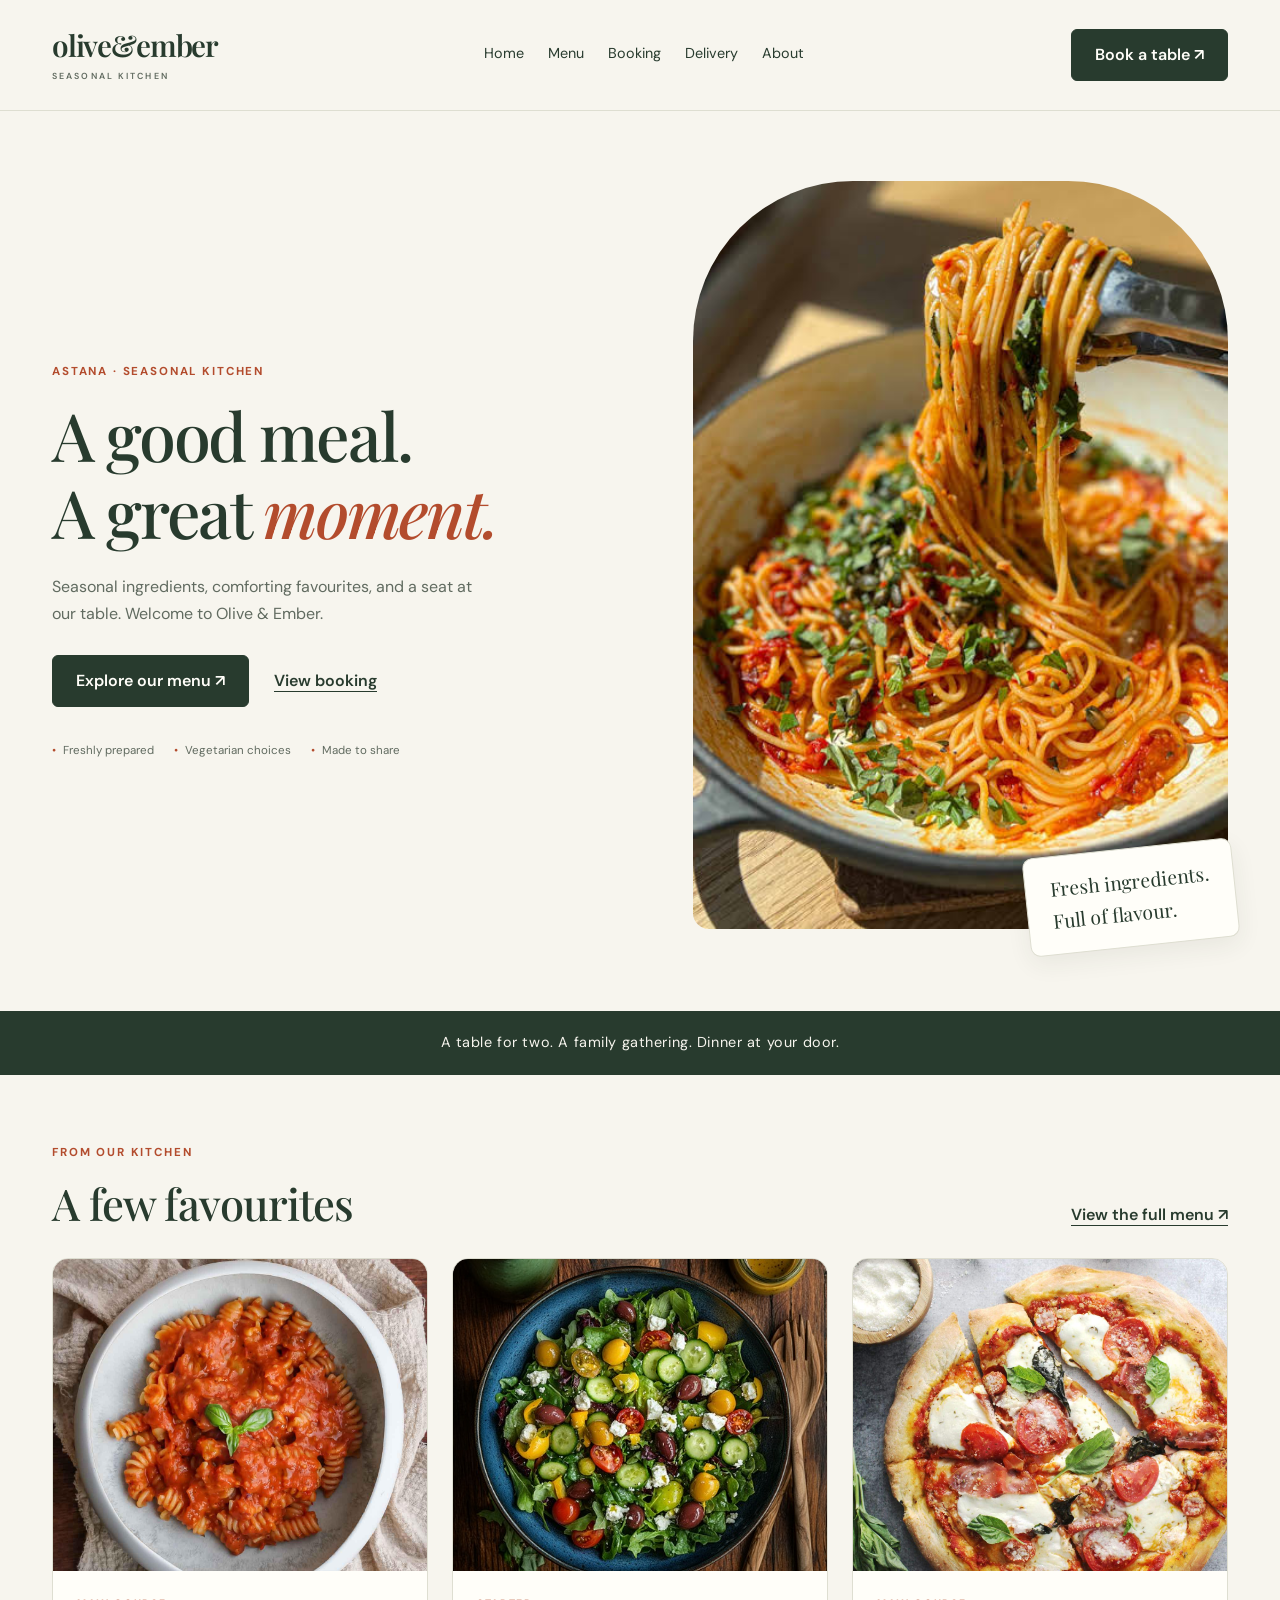
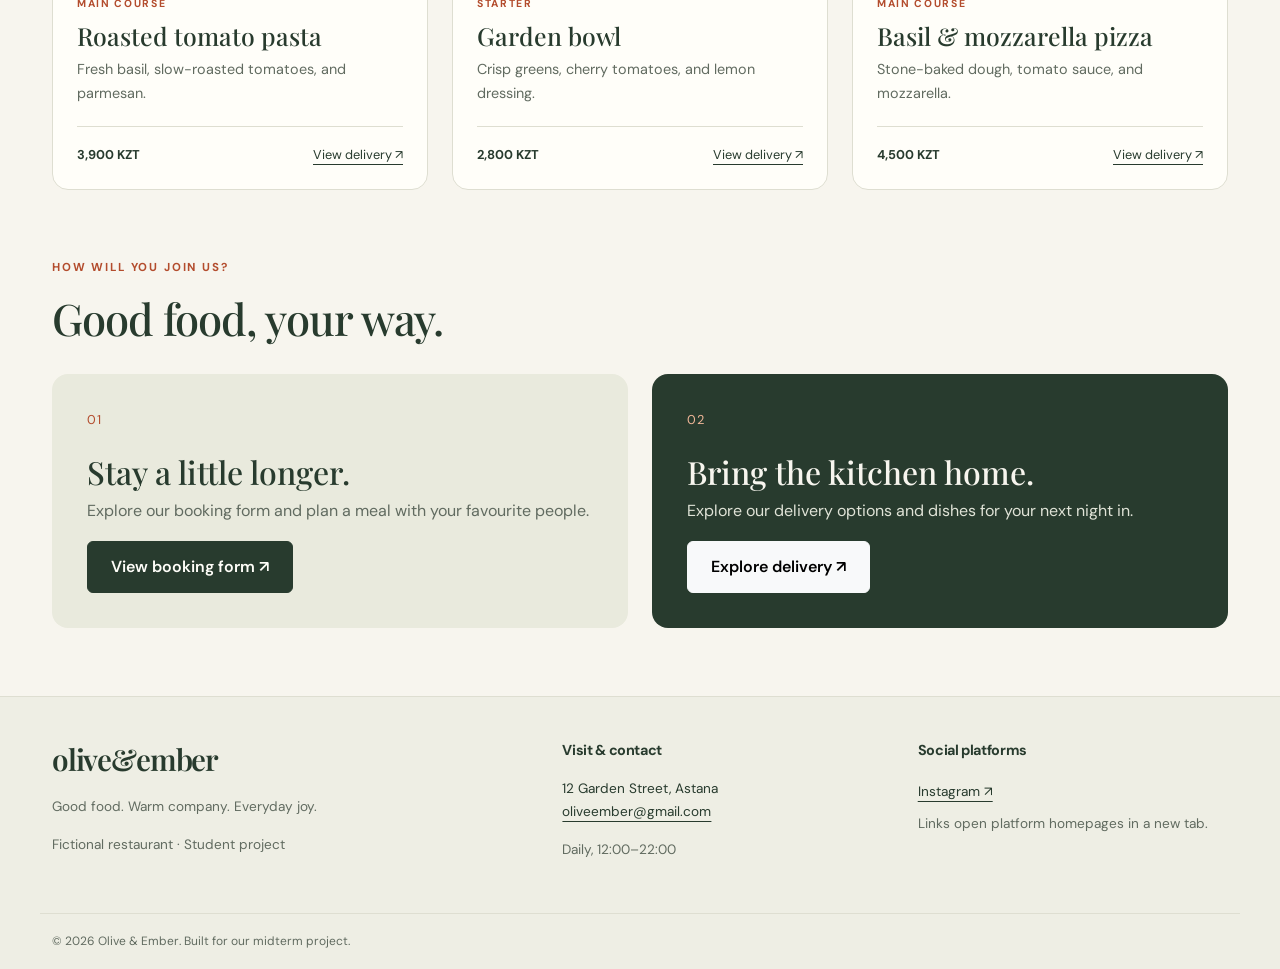
==== commit 8e06a2c0: "Media queries" ====
--- a/index.html
+++ b/index.html
@@ -68,7 +68,7 @@
 
             <div class="hero-art">
                 <img
-                    src="images/"
+                    src="images\pasta.jpg"
                     alt="Illustration of roasted tomato pasta on a plate"
                     width="480"
                     height="400"
@@ -102,7 +102,7 @@
             <div class="dish-grid">
                 <article class="dish-card">
                     <img
-                        src="images/"
+                        src="images\Roasted-Cherry-Tomato-Sauce-2-copy.jpg"
                         alt="Illustration of roasted tomato pasta"
                         width="480"
                         height="400"
@@ -125,7 +125,7 @@
 
                 <article class="dish-card">
                     <img
-                        src="images/"
+                        src="images\fresh-garden-salad-stockcake.jpg"
                         alt="Illustration of a garden salad"
                         width="480"
                         height="400"
@@ -148,7 +148,7 @@
 
                 <article class="dish-card">
                     <img
-                        src="images/"
+                        src="images\Prosciutto-and-Mozzarella-Pizza-1368x2000.jpg"
                         alt="Illustration of basil and mozzarella pizza"
                         width="480"
                         height="400"
@@ -228,7 +228,7 @@
                 <h2 class="footer-heading">Visit &amp; contact</h2>
                 <address>
                     12 Garden Street, Astana<br>
-                    <a href="mailto:taimastor@gmail.com">taimastor@gmail.com</a>
+                    <a href="mailto:oliveember@gmail.com">oliveember@gmail.com</a>
                 </address>
                 <p>Daily, 12:00–22:00</p>
             </div>
--- a/css/style.css
+++ b/css/style.css
@@ -176,6 +176,7 @@
     margin: 0;
 }
 
+/*Booking CSS*/
 .page-intro {
     padding-top: 60px;
     padding-bottom: 45px;
@@ -226,6 +227,173 @@
     font-size: 0.75rem;
     color: var(--color-muted);
 }
+/* common part for all pages */
+
+/* Home page styling */
+.hero {
+    display: grid;
+    grid-template-columns: 1.08fr 1fr;
+    align-items: center;
+    gap: 64px;
+    padding-top: 70px;
+    padding-bottom: 70px;
+}
+
+.hero-copy > p:not(.eyebrow) {
+    max-width: 430px;
+    margin-top: 24px;
+}
+
+.hero h1 em {
+    color: var(--color-accent);
+    font-weight: 500;
+}
+
+.hero-actions {
+    display: flex;
+    align-items: center;
+    flex-wrap: wrap;
+    gap: 25px;
+    margin: 28px 0;
+}
+
+.hero-details {
+    display: flex;
+    flex-wrap: wrap;
+    gap: 20px;
+    list-style: none;
+    padding: 0;
+    margin: 34px 0 0;
+    font-size: 0.72rem;
+    color: var(--color-muted);
+}
+
+.hero-details li::before {
+    content: "•";
+    color: var(--color-accent);
+    margin-right: 7px;
+}
+
+.hero-art {
+    position: relative;
+    padding-bottom: 12px;
+}
+
+.hero-art img {
+    border-radius: 160px 160px 16px 16px;
+    width: 100%;
+}
+
+.hero-note {
+    position: absolute;
+    right: -8px;
+    bottom: -6px;
+    background: var(--color-white);
+    border: 1px solid var(--color-line);
+    border-radius: 10px;
+    padding: 17px 24px;
+    transform: rotate(-6deg);
+    font-family: var(--font-heading);
+    font-size: 1.2rem;
+    box-shadow: 0 8px 24px #283b2e12;
+}
+
+.occasion-strip {
+    background: var(--color-ink);
+    color: var(--color-cream);
+    padding: 20px 0;
+    font-size: 0.9rem;
+    letter-spacing: 0.04em;
+}
+
+.service-panel {
+    background: #e9eadd;
+    border-radius: var(--radius);
+    padding: 35px;
+    height: 100%;
+}
+
+.service-panel h3 {
+    font-size: 2rem;
+}
+
+.service-panel-dark {
+    background: var(--color-ink);
+    color: var(--color-cream);
+}
+
+.service-panel-dark p {
+    color: #e0e3d7;
+}
+
+.step-number {
+    display: block;
+    font-size: 0.8rem;
+    letter-spacing: 0.1em;
+    margin-bottom: 24px;
+    color: var(--color-accent);
+}
+
+.service-panel-dark .step-number {
+    color: #f0b698;
+}
+
+/* dish cards */
+.dish-grid {
+    display: grid;
+    grid-template-columns: repeat(3, minmax(0, 1fr));
+    gap: 24px;
+}
+
+.dish-card {
+    background: var(--color-white);
+    border: 1px solid var(--color-line);
+    border-radius: var(--radius);
+    overflow: hidden;
+}
+
+.dish-card img {
+    width: 100%;
+    aspect-ratio: 6 / 5;
+    object-fit: cover;
+}
+
+.dish-content {
+    padding: 24px;
+}
+
+.dish-content .eyebrow {
+    margin-bottom: 10px;
+    font-size: 0.65rem;
+}
+
+.dish-content p:not(.eyebrow) {
+    font-size: 0.9rem;
+    min-height: 48px;
+}
+
+.dish-bottom {
+    display: flex;
+    flex-wrap: wrap;
+    justify-content: space-between;
+    align-items: center;
+    gap: 10px;
+    font-size: 0.8rem;
+    border-top: 1px solid var(--color-line);
+    padding-top: 17px;
+    margin-top: 20px;
+}
+
+.price {
+    font-weight: 700;
+}
+
+
+
+/* delivery */
+.page-intro { padding-top: 60px; padding-bottom: 30px; }
+.page-intro h1 { max-width: 850px; }
+.intro-copy { max-width: 620px; margin-top: 22px; }
 .page-intro {
     padding-top: 60px;
     padding-bottom: 30px; 
@@ -284,21 +452,8 @@
     font-size: .9rem; 
 }
 
-@media (max-width: 575px) {
-    .page-intro { 
-        padding-top: 40px;
-        padding-bottom: 30px;
-    }
-    .page-intro h1 { 
-        font-size: 2.6rem;
-    }
-    .form-panel, .info-panel { 
-        padding: 22px;
-    }
-    .info-panel h2 {
-        font-size: 2rem;
-    }
-}
+    /*Dlivery CSS*/
+
 .page-intro {
     padding-top: 60px;
     padding-bottom: 45px;
@@ -390,6 +545,181 @@
     font-size: .9rem; 
 }
 
+
+/* Menu CSS */
+
+.menu-table{
+--bs-table-bg: transparent;
+--bs-table-color: var(--color-ink);
+--bs-table-border-color: var(--color-line);
+
+min-width: 620px;
+}
+.menu-table th,
+.menu-table td {
+padding: 18px;
+}
+.menu-table thead{
+font-size: 0.8rem;
+}
+
+.menu-table caption{
+color: var(--color-muted);
+font-size: 0.85rem;
+}
+.dish-grid{
+    display: grid; 
+    grid-template-columns: repeat(3, minmax(0, 1fr)); 
+    gap: 24px;
+}
+.dish-card{
+    background: var(--color-white);
+    border: 1px solid var(--color-line);
+    border-radius: var(--radius);
+    overflow: hidden;
+    display: block;
+    text-decoration: none;
+    color: inherit;
+    transition: transform 0.3s ease, box-shadow 0.3s ease;
+}
+.dish-card:hover{
+    transform: translateY(-8px); 
+    box-shadow: 0 12px 24px rgba(40, 59, 46, 0.12); 
+}
+.dish-card:hover .order-link{
+    color: var(--color-accent);
+    text-decoration: underline;
+}
+.dish-card img{
+    width: 100%;
+    aspect-ratio: 6 / 5;
+    object-fit: cover;
+}
+.dish-content {padding: 24px;}
+.dish-content .eyebrow{margin-bottom: 10px; font-size: .65rem;}
+.dish-content p:not(.eyebrow){
+    font-size: .9rem;
+    min-height: 48px;
+}
+.dish-bottom {
+    display: flex;
+    flex-wrap: wrap;
+    justify-content: space-between;
+    gap: 10px; 
+    align-items: center; 
+    font-size: .8rem; 
+    border-top: 1px solid var(--color-line); 
+    padding-top: 17px; 
+    margin-top: 20px;
+}
+.price{font-weight: 700;}
+
+.story-grid{
+    display: grid;
+    grid-template-columns: 1fr 1fr;
+    align-items: center; gap: 60px;
+}
+.story-grid img{
+    width: 100%;
+    border-radius:
+    var(--radius);
+}
+.story-grid h2{margin-bottom: 24px;}
+
+.value-card {
+    border-top: 1px solid var(--color-line);
+    padding-top: 25px;
+}
+.value-card .step-number{
+    margin-bottom: 15px;
+}
+
+@media (max-width: 991px) {
+    .header-inner {
+        flex-wrap: wrap;
+        justify-content: center;
+        gap: 15px 35px;
+        padding-top: 20px;
+        padding-bottom: 20px;
+    }
+
+    .site-nav {
+        order: 3;
+        justify-content: center;
+        width: 100%;
+    }
+
+    .section-space {
+        padding-top: 45px;
+        padding-bottom: 45px;
+    }
+
+    .footer-grid {
+        gap: 25px;
+        grid-template-columns: 1.2fr 1fr 1fr;
+    }
+}
+
+@media (max-width: 575px) {
+    .container {
+        padding-left: 20px;
+        padding-right: 20px;
+    }
+
+    .header-inner {
+        flex-direction: column;
+    }
+
+    .site-nav {
+        order: initial;
+        flex-wrap: wrap;
+        gap: 9px 17px;
+    }
+
+    .site-nav a {
+        font-size: 0.85rem;
+    }
+
+    .header-book {
+        padding: 9px 18px;
+    }
+
+    .footer-grid {
+        grid-template-columns: 1fr;
+        gap: 30px;
+    }
+
+    .section-heading {
+        flex-direction: column;
+        align-items: flex-start;
+    }
+
+    .page-intro {
+        padding-top: 40px;
+        padding-bottom: 30px;
+    }
+
+    .page-intro h1 {
+        font-size: 2.6rem;
+    }
+}
+
+@media (max-width: 575px) {
+    .page-intro { 
+        padding-top: 40px;
+        padding-bottom: 30px;
+    }
+    .page-intro h1 { 
+        font-size: 2.6rem;
+    }
+    .form-panel, .info-panel { 
+        padding: 22px;
+    }
+    .info-panel h2 {
+        font-size: 2rem;
+    }
+}
+
 @media (max-width: 575px) {
     .page-intro {
         padding-top: 40px;
@@ -408,3 +738,86 @@
         gap: 10px;
     }
 }
+
+@media (max-width: 991px) {
+    .hero {
+        gap: 30px;
+        padding-top: 45px;
+        padding-bottom: 45px;
+    }
+
+    .hero h1 {
+        font-size: 3.4rem;
+    }
+
+    .hero-details {
+        gap: 10px;
+    }
+}
+
+@media (max-width: 575px) {
+    .hero {
+        grid-template-columns: 1fr;
+        gap: 35px;
+    }
+
+    .hero h1 {
+        font-size: 3rem;
+    }
+
+    .hero-art {
+        margin: 0 8px 10px 0;
+    }
+
+    .hero-note {
+        right: 0;
+        padding: 13px 20px;
+    }
+
+    .service-panel {
+        padding: 22px;
+    }
+}
+
+@media (max-width: 991px) {
+    .dish-grid {
+        grid-template-columns: repeat(2, minmax(0, 1fr));
+    }
+}
+
+@media (max-width: 575px) {
+    .dish-grid {
+        grid-template-columns: 1fr;
+    }
+
+    .dish-content p:not(.eyebrow) {
+        min-height: 0;
+    }
+}
+
+@media (max-width: 575px) {
+    .form-panel,
+    .info-panel {
+        padding: 22px;
+    }
+
+    .info-panel h2 {
+        font-size: 2rem;
+    }
+
+    .order-summary {
+        gap: 10px;
+    }
+}
+
+@media (max-width: 991px) {
+    .story-grid {
+        gap: 30px;
+    }
+}
+
+@media (max-width: 575px) {
+    .story-grid {
+        grid-template-columns: 1fr;
+    }
+}
